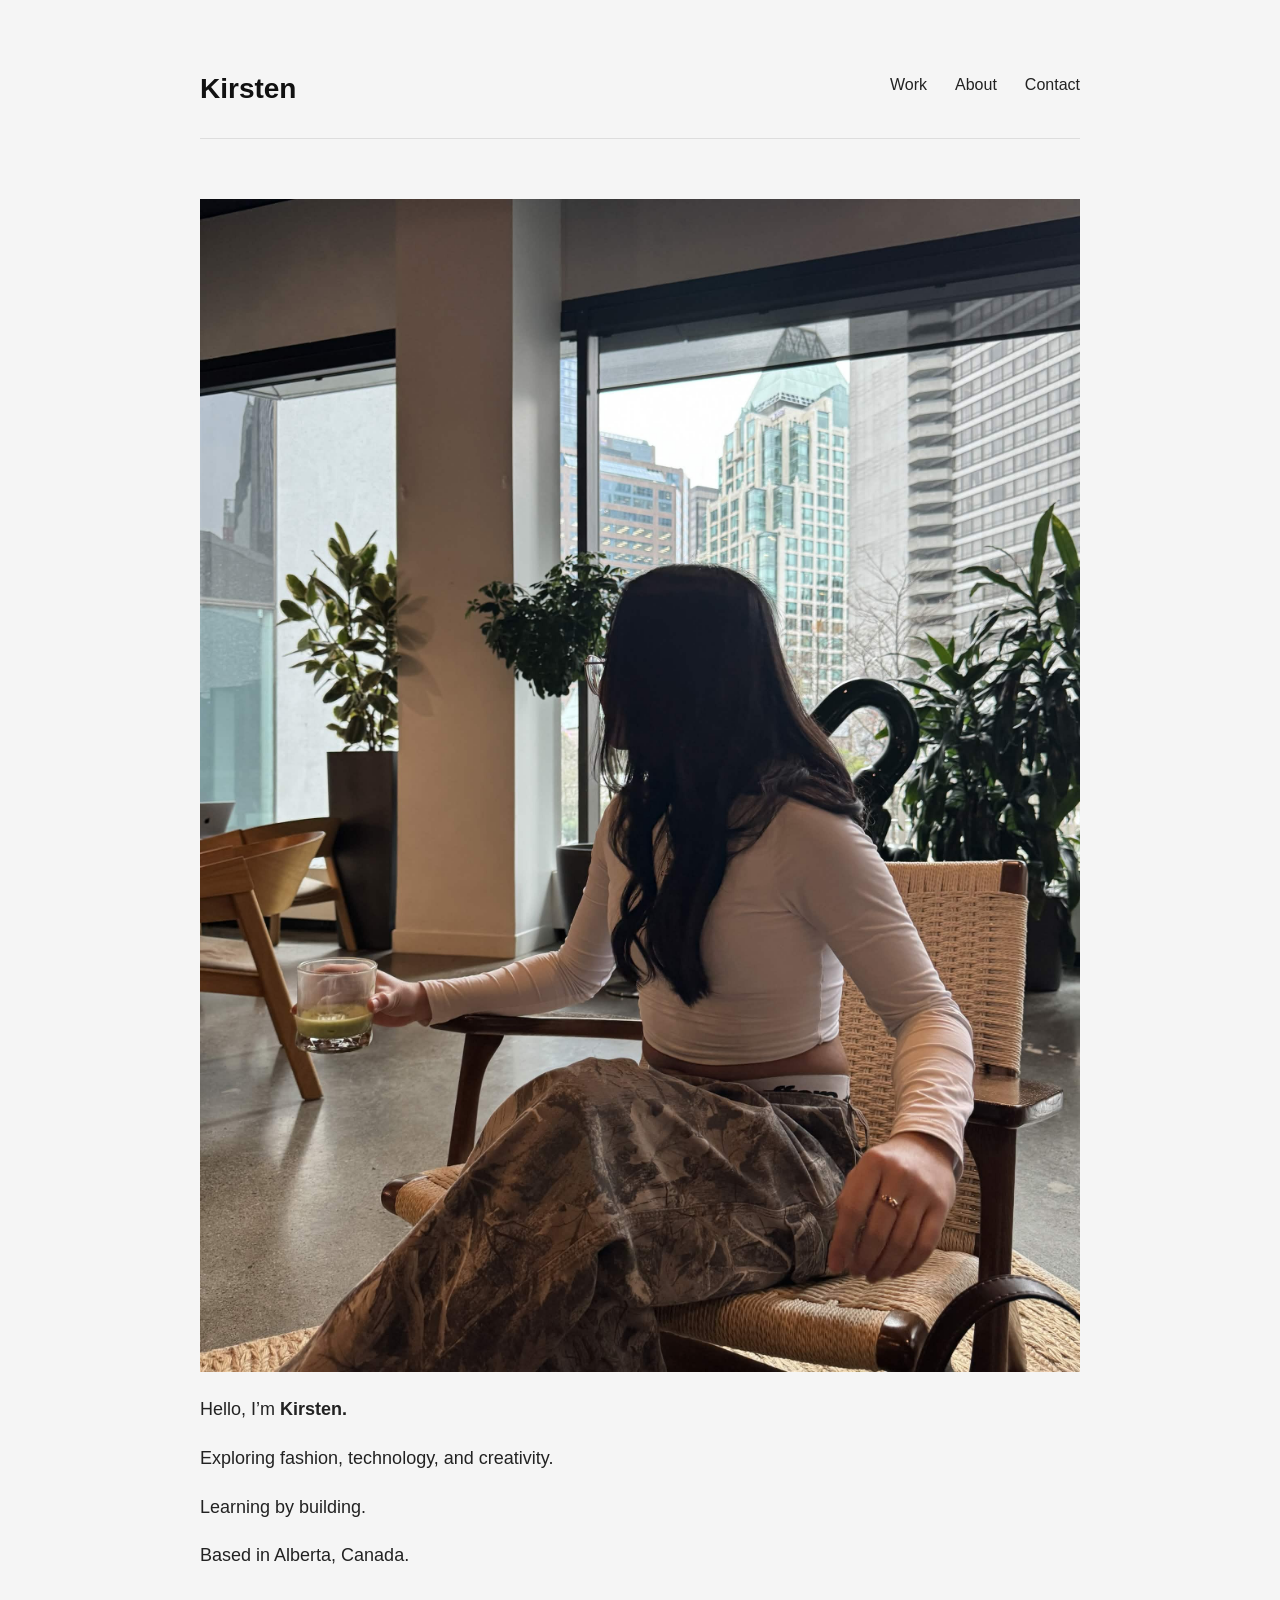
==== about.html @ 588d4082 "redesign landing page w centered hero and selected work" ====
<!DOCTYPE html>
<html lang="en">
<head>
    <meta charset="UTF-8">
    <meta name="viewport" content="width=device-width, initial-scale=1.0">

    <title>About — Kirsten</title>

    <link rel="stylesheet" href="style.css">
</head>

<body>
    <nav>
        <a href="index.html" class="logo">Kirsten</a>

        <ul class="nav-links">
            <li><a href="work.html">Work</a></li>
            <li><a href="about.html">About</a></li>
            <li><a href="mailto:YOUR-EMAIL-HERE">Contact</a></li>
        </ul>
    </nav>

    <main class="about-page">
        <img
            src="images/profile.jpg"
            alt="Kirsten"
            class="about-image"
        >

        <div class="about-copy">
            <p>Hello, I’m <strong>Kirsten.</strong></p>

            <p>
                Exploring fashion, technology,
                and creativity.
            </p>

            <p>Learning by building.</p>

            <p>Based in Alberta, Canada.</p>
        </div>
    </main>
</body>
</html>
---- style.css ----
:root {
    /* Colors */
    --background: #f5f5f5;
    --surface: #ffffff;
    --text: #222;
    --heading: #111;
    --accent: #000;
    --gray: #777;
    --border: #ddd;

    /* Button */
    --button-bg: #000;
    --button-text: #fff;
    --button-hover: #333;

    /* Spacing */
    --space-sm: 10px;
    --space-md: 20px;
    --space-lg: 40px;
    --space-xl: 80px;

    /* Border Radius */
    --radius-sm: 8px;
    --radius-md: 12px;
    --radius-pill: 999px;
}
* {
    box-sizing: border-box;
}
img {
    max-width: 100%;
    height: auto;
}
html {
    scroll-behavior: smooth;
}

body {
    background-color: var(--background);
    color: var(--text);
    font-family: "Manrope", sans-serif;
    max-width: 1000px;
    margin: auto;
    padding: 60px;
}
h2, h3, h4 {
    color: var(--heading);
}
.about-text {
    max-width: 650px;
}

.about-text p {
    font-size: 18px;
    line-height: 1.8;
    margin-bottom: 28px;
}

.about-text p:last-child {
    margin-bottom: 0;
}

.about-text strong {
    font-weight: 700;
}
p {
    font-size: 18px;
    line-height: 1.7;
}

li {
    margin-bottom: 8px;
}
.hero {
    display: flex;
    flex-direction: column;
    align-items: center;
    justify-content: center;
    text-align: center;
    gap: 24px;
    margin: 80px 0;
    min-height: calc(100vh - 180px);
}
.hero h1 {
    max-width: 650px;

    font-size: 3.2rem;
    line-height: 1.1;
    letter-spacing: -0.5px;

    margin: 0;
}

.profile-pic {
    width: 400px;
    border: 5px solid var(--accent);
    border-radius: 15%;

    transition: transform .35s ease;
}
.tagline {
    margin: 18px 0 0;

    max-width: 500px;
    font-size: 18px;
    color: var(--gray);
}
.visual-link {
    display: inline-block;
    margin-top: 28px;

    color: var(--text);
    text-decoration: none;

    font-size: 1.2rem;
    font-weight: 800;
    letter-spacing: 0.22em;
    text-transform: uppercase;

    transition: opacity 0.3s ease,
                letter-spacing 0.3s ease;
}

.visual-link:hover {
    opacity: 0.65;
    letter-spacing: 0.28em;
}
/* Selected Work */
.selected-work {
    padding: 100px 0;
    border-top: 1px solid var(--border);
}

.section-heading {
    display: flex;
    justify-content: space-between;
    align-items: center;
    margin-bottom: 32px;
}

.section-heading p,
.section-heading span {
    margin: 0;
    font-size: 14px;
    color: var(--gray);
    text-transform: uppercase;
    letter-spacing: 0.08em;
}

.work-item {
    display: grid;
    grid-template-columns: 60px 1fr auto;
    align-items: center;
    gap: 24px;

    padding: 30px 0;
    border-top: 1px solid var(--border);

    color: var(--text);
    text-decoration: none;
    transition: opacity 0.25s ease;
}

.work-item:last-child {
    border-bottom: 1px solid var(--border);
}

.work-item:hover {
    opacity: 0.6;
}

.work-number,
.work-arrow {
    font-size: 14px;
    color: var(--gray);
}

.work-info h2 {
    margin: 0 0 6px;
    font-size: 1.8rem;
}

.work-info p {
    margin: 0;
    color: var(--gray);
}

.work-item-disabled {
    cursor: default;
}

.work-item-disabled:hover {
    opacity: 1;
}
.profile-pic:hover {
    transform: translateY(-4px) scale(1.02);
   box-shadow: 0 18px 40px rgba(0, 0, 0, 0.12);
}
h2 {
    font-size: 2rem;
    margin-top: 80px;
}
nav {
    display: flex;
    justify-content: space-between;
    align-items: center;
    margin-bottom: 60px;
    padding-bottom: 20px;
    border-bottom: 1px solid var(--border);
}
.logo {
    font-weight: 700;
    font-size: 28px;
    text-decoration: none;
    color: var(--heading);
}
.logo:hover,
.logo:visited,
.logo:active {
    text-decoration: none;
    color: var(--heading);
}
.nav-links {
    display: flex;
    gap: 28px;
    list-style: none;
}

.nav-links a {
    text-decoration: none;
    color: var(--text);
    position: relative;
    transition: color 0.3s ease;
}

.nav-links a::after {
    content: "";
    position: absolute;
    left: 0;
    bottom: -5px;

    width: 0;
    height: 2px;

    background: var(--text);
    transition: width 0.3s ease;
}

.nav-links a:hover::after {
    width: 100%;
}
.project-card {
    min-height: 180px;
    border: 1px solid var(--border);
    padding: 28px;
    border-radius: 12px;
    margin-bottom: 20px;
    box-shadow: 0 4px 10px rgba(0,0,0,.1);
    transition: transform .3s ease,
                box-shadow .3s ease;
}
.project-card:hover {
    transform: translateY(-8px);
    box-shadow: 0 12px 30px rgba(0, 0, 0, 0.12);
    border-color: var(--accent);
}
section {
    margin-bottom: 90px;
}
h1 {
    font-size: 3rem;
}
.projects-grid {
    display: grid;
    grid-template-columns: 1fr 1fr;
    gap: 25px;
}
.tools {
    margin-top: 18px;
    color: var(--gray);
    font-size: 14px;
    font-weight: 500;
}

.project-link {
    display: inline-block;
    margin-top: 18px;
    text-decoration: none;
    color: var(--accent);
    font-weight: bold;
    transition: 0.3s;
}

.project-link:hover {
    color: var(--gray);
}
a {
    color: var(--accent);
}

a:hover {
    color: var(--gray);
}
footer {
    margin-top: 100px;
    padding-top: 30px;
    border-top: 1px solid var(--border);
    color: var(--gray);
}
@media (max-width: 768px) {
    body {
        padding: 20px;
    }

    nav {
        flex-direction: column;
        gap: 18px;
        margin-bottom: 0;
    }

    .nav-links {
        gap: 24px;
        padding: 0;
        margin: 0;
    }

    .logo {
        font-size: 24px;
    }

    .hero {
    flex-direction: column;
    text-align: center;
    gap: 40px;
    margin: 55px 0 80px;
}
    .hero h1 {
        font-size: 2.6rem;
        line-height: 1.2;
        letter-spacing: -1px;
        margin-bottom: 0;
    }
    .tagline {
        font-size: 16px;
        line-height: 1.5;
    }
    .profile-pic {
        width: 230px;
    }

    p {
        font-size: 16px;
        line-height: 1.65;
    }

    h2 {
        font-size: 2rem;
        margin-top: 60px;
        margin-bottom: 24px;
    }

    .projects-grid {
        grid-template-columns: 1fr;
        gap: 24px;
    }

    .project-card {
        padding: 24px;
        margin-bottom: 0;
    }
}
.selected-work {
    padding: 70px 0;
}

.work-item {
    grid-template-columns: 36px 1fr auto;
    gap: 14px;
    padding: 24px 0;
}

.work-info h2 {
    font-size: 1.4rem;
}

.work-info p {
    font-size: 15px;
}
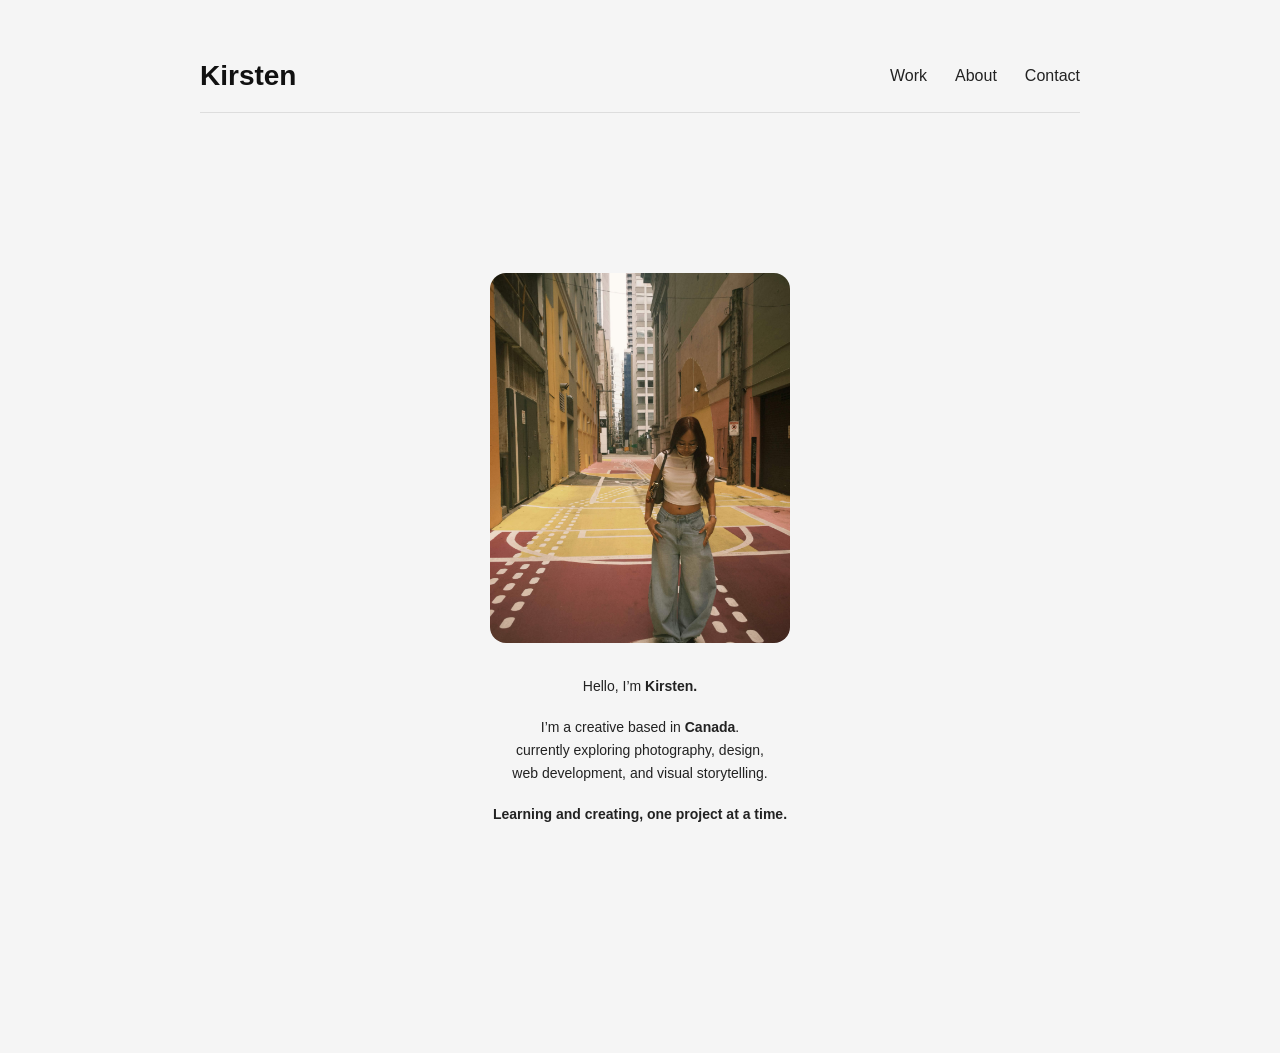
==== commit 0e6215a1: "add about page and polish homepage design" ====
--- a/about.html
+++ b/about.html
@@ -1,5 +1,6 @@
 <!DOCTYPE html>
 <html lang="en">
+
 <head>
     <meta charset="UTF-8">
     <meta name="viewport" content="width=device-width, initial-scale=1.0">
@@ -10,35 +11,42 @@
 </head>
 
 <body>
-    <nav>
-        <a href="index.html" class="logo">Kirsten</a>
+<nav>
+    <a href="index.html" class="logo">Kirsten</a>
 
-        <ul class="nav-links">
-            <li><a href="work.html">Work</a></li>
-            <li><a href="about.html">About</a></li>
-            <li><a href="mailto:YOUR-EMAIL-HERE">Contact</a></li>
-        </ul>
-    </nav>
+    <div class="nav-links">
+        <a href="index.html#selected-work">Work</a>
+        <a href="about.html">About</a>
+        <a href="index.html#contact">Contact</a>
+    </div>
+</nav>
 
-    <main class="about-page">
+    <main class="simple-about">
+
         <img
-            src="images/profile.jpg"
-            alt="Kirsten"
-            class="about-image"
+            class="about-photo"
+            src="images/hero.jpg"
+            alt="Portrait of Kirsten"
         >
 
-        <div class="about-copy">
-            <p>Hello, I’m <strong>Kirsten.</strong></p>
+       <div class="about-intro">
+    <p>
+        Hello, I’m <strong>Kirsten.</strong>
+    </p>
 
-            <p>
-                Exploring fashion, technology,
-                and creativity.
-            </p>
+    <p>
+        I’m a creative based in <strong>Canada</strong>.<br>
+        currently exploring photography, design,<br>
+        web development, and visual storytelling.
+    </p>
 
-            <p>Learning by building.</p>
+    <p>
+        <strong>Learning and creating, one project at a time.</strong>
+    </p>
+</div>
 
-            <p>Based in Alberta, Canada.</p>
-        </div>
     </main>
+
 </body>
+
 </html>
--- a/style.css
+++ b/style.css
@@ -77,26 +77,37 @@
     align-items: center;
     justify-content: center;
     text-align: center;
-    gap: 24px;
+    gap: 34px;
     margin: 80px 0;
     min-height: calc(100vh - 180px);
 }
 .hero h1 {
     max-width: 650px;
 
-    font-size: 3.2rem;
+    font-size: 3.4rem;
     line-height: 1.1;
     letter-spacing: -0.5px;
 
     margin: 0;
 }
-
 .profile-pic {
-    width: 400px;
+    width: 300px;
+    height: 380px;
+
+    overflow: hidden;
+
     border: 5px solid var(--accent);
-    border-radius: 15%;
-
-    transition: transform .35s ease;
+    border-radius: 18%;
+}
+
+.profile-pic img {
+    width: 100%;
+    height: 100%;
+
+    object-fit: cover;
+    object-position: center 25%;
+
+    display: block;
 }
 .tagline {
     margin: 18px 0 0;
@@ -105,32 +116,43 @@
     font-size: 18px;
     color: var(--gray);
 }
-.visual-link {
+.scroll-cue {
     display: inline-block;
-    margin-top: 28px;
+    margin-top: 30px;
 
     color: var(--text);
     text-decoration: none;
-
-    font-size: 1.2rem;
+    cursor: pointer;
+}
+.visual-label {
+    margin-top: 30px;
+    font-size: 1.05rem;
     font-weight: 800;
-    letter-spacing: 0.22em;
+    letter-spacing: 0.24em;
     text-transform: uppercase;
-
-    transition: opacity 0.3s ease,
-                letter-spacing 0.3s ease;
-}
-
-.visual-link:hover {
-    opacity: 0.65;
-    letter-spacing: 0.28em;
+    color: var(--text);
+}
+.scroll-text {
+    font-size: 1.05rem;
+    font-weight: 800;
+    letter-spacing: 0.24em;
+    text-transform: uppercase;
+
+    transition: opacity .25s ease;
+}
+
+.scroll-cue:hover .scroll-text {
+    opacity: .65;
 }
 /* Selected Work */
 .selected-work {
-    padding: 100px 0;
+    width: min(90vw, 1400px);
+    margin-left: 50%;
+    transform: translateX(-50%);
+
+    padding: 50px 0 80px;
     border-top: 1px solid var(--border);
 }
-
 .section-heading {
     display: flex;
     justify-content: space-between;
@@ -147,54 +169,155 @@
     letter-spacing: 0.08em;
 }
 
-.work-item {
-    display: grid;
-    grid-template-columns: 60px 1fr auto;
-    align-items: center;
-    gap: 24px;
-
-    padding: 30px 0;
-    border-top: 1px solid var(--border);
-
-    color: var(--text);
+.work-slider {
+    position: relative;
+    height: 680px;
+}
+
+.work-slide {
+    position: absolute;
+    inset: 0;
+
+    width: 100%;
+    height: 680px;
+
+    opacity: 0;
+    visibility: hidden;
+
+    overflow: hidden;
+    border-radius: 20px;
+
+    transition:
+        opacity 0.6s ease,
+        visibility 0.6s ease;
+}
+
+.work-slide.active {
+    opacity: 1;
+    visibility: visible;
+}
+.work-copy {
+    position: absolute;
+    left: 96px;
+    bottom: 64px;
+    z-index: 2;
+    max-width: 420px;
+    color: white;
+}
+.work-slide::after {
+    content: "";
+    position: absolute;
+    inset: 0;
+
+    background: linear-gradient(
+        to top,
+        rgba(0, 0, 0, 0.78) 0%,
+        rgba(0, 0, 0, 0.35) 30%,
+        rgba(0, 0, 0, 0) 65%
+    );
+
+    pointer-events: none;
+}
+.work-label {
+    margin-bottom: 16px;
+    color: rgba(255, 255, 255, 0.78);
+    font-size: 14px;
+    letter-spacing: 0.08em;
+    text-transform: uppercase;
+}
+.work-copy h2 {
+    font-size: clamp(2.8rem, 5vw, 3.4rem);
+    line-height: 1.1;
+    white-space: nowrap;
+
+    color: white;
+    margin: 0 0 12px;
+}
+.work-copy p {
+    max-width: 420px;
+    color: rgba(255, 255, 255, 0.82);
+}
+
+.work-visual {
+    width: 100%;
+    height: 100%;
+    overflow: hidden;
+}
+
+.work-visual img {
+    width: 100%;
+    height: 100%;
+    object-fit: cover;
+    object-position: center 70%;
+}
+.work-placeholder {
+    display: flex;
+    align-items: center;
+    justify-content: center;
+
+    border: 1px solid var(--border);
+    color: var(--gray);
+}
+.work-copy .project-link {
+    display: inline-flex;
+    align-items: center;
+    justify-content: center;
+
+    margin-top: 28px;
+    padding: 14px 26px;
+
+    background: rgba(255, 255, 255, 0.12);
+    color: white;
+
+    border-radius: 14px;
     text-decoration: none;
-    transition: opacity 0.25s ease;
-}
-
-.work-item:last-child {
-    border-bottom: 1px solid var(--border);
-}
-
-.work-item:hover {
-    opacity: 0.6;
-}
-
-.work-number,
-.work-arrow {
-    font-size: 14px;
+
+    font-size: 0.95rem;
+    font-weight: 500;
+
+    backdrop-filter: blur(12px);
+    transition: all .3s ease;
+}
+.work-copy .project-link:hover {
+    background: rgba(255, 255, 255, 0.18);
+    transform: translateY(-2px);
+}
+.slider-controls {
+    display: flex;
+    justify-content: center;
+    align-items: center;
+    padding-top: 18px;
+}
+.slider-button {
+    position: absolute;
+    top: 50%;
+    transform: translateY(-50%);
+    z-index: 5;
+
+    background: none;
+    border: none;
+
+    color: white;
+    font-size: 34px;
+    cursor: pointer;
+    transition: opacity .2s ease;
+}
+
+.slider-button:hover {
+    opacity: .6;
+}
+
+.slider-button-prev {
+    left: 16px;
+}
+
+.slider-button-next {
+    right: 16px;
+}
+.slider-count {
+    display: flex;
+    gap: 8px;
     color: var(--gray);
-}
-
-.work-info h2 {
-    margin: 0 0 6px;
-    font-size: 1.8rem;
-}
-
-.work-info p {
-    margin: 0;
-    color: var(--gray);
-}
-
-.work-item-disabled {
-    cursor: default;
-}
-
-.work-item-disabled:hover {
-    opacity: 1;
-}
-.profile-pic:hover {
-    transform: translateY(-4px) scale(1.02);
-   box-shadow: 0 18px 40px rgba(0, 0, 0, 0.12);
 }
 h2 {
     font-size: 2rem;
@@ -283,16 +406,35 @@
 }
 
 .project-link {
-    display: inline-block;
-    margin-top: 18px;
+    display: inline-flex;
+    align-items: center;
+    justify-content: center;
+
+    margin-top: 30px;
+    padding: 14px 26px;
+
+    background: rgba(45, 45, 45, 0.85);
+    backdrop-filter: blur(12px);
+    -webkit-backdrop-filter: blur(12px);
+
+    border: 1px solid rgba(255,255,255,.08);
+    border-radius: 14px;
+
+    color: white;
     text-decoration: none;
-    color: var(--accent);
-    font-weight: bold;
-    transition: 0.3s;
+    font-weight: 600;
+    font-size: 15px;
+
+    transition:
+        background .3s ease,
+        border-color .3s ease,
+        transform .3s ease;
 }
 
 .project-link:hover {
-    color: var(--gray);
+    background: rgba(60, 60, 60, 0.95);
+    border-color: rgba(255,255,255,.15);
+    transform: translateY(-2px);
 }
 a {
     color: var(--accent);
@@ -307,6 +449,51 @@
     border-top: 1px solid var(--border);
     color: var(--gray);
 }
+/* ABOUT PAGE */
+
+.simple-about {
+    min-height: calc(100vh - 80px);
+    display: flex;
+    flex-direction: column;
+    align-items: center;
+
+    justify-content: flex-start;
+    padding-top: 100px;
+}
+
+.about-photo {
+    width: 300px;
+    height: 370px;
+    display: block;
+
+    object-fit: cover;
+    object-position: center 25%;
+
+    border-radius: 16px;
+}
+
+.about-intro {
+    width: 100%;
+    max-width: 420px;
+    margin-top: 32px;
+
+    text-align: center;
+}
+
+.about-intro p {
+    margin: 0 0 18px;
+
+    font-size: 14px;
+    line-height: 1.65;
+}
+
+.about-intro p:last-child {
+    margin-bottom: 0;
+}
+
+.about-intro strong {
+    font-weight: 800;
+}
 @media (max-width: 768px) {
     body {
         padding: 20px;
@@ -331,22 +518,29 @@
     .hero {
     flex-direction: column;
     text-align: center;
-    gap: 40px;
-    margin: 55px 0 80px;
-}
-    .hero h1 {
-        font-size: 2.6rem;
-        line-height: 1.2;
-        letter-spacing: -1px;
-        margin-bottom: 0;
-    }
-    .tagline {
-        font-size: 16px;
-        line-height: 1.5;
-    }
-    .profile-pic {
-        width: 230px;
-    }
+    gap: 28px;
+    margin: 50px 0 80px;
+    min-height: auto;
+}
+
+.hero h1 {
+    font-size: 2.6rem;
+    line-height: 1.08;
+    letter-spacing: -1px;
+    margin-bottom: 0;
+}
+
+.profile-pic {
+    width: 260px;
+    height: 340px;
+}
+
+.profile-pic img {
+    width: 100%;
+    height: 100%;
+    object-fit: cover;
+    object-position: center 35%;
+}
 
     p {
         font-size: 16px;
@@ -368,22 +562,78 @@
         padding: 24px;
         margin-bottom: 0;
     }
-}
-.selected-work {
-    padding: 70px 0;
-}
-
-.work-item {
-    grid-template-columns: 36px 1fr auto;
-    gap: 14px;
-    padding: 24px 0;
-}
-
-.work-info h2 {
-    font-size: 1.4rem;
-}
-
-.work-info p {
-    font-size: 15px;
-}
-
+
+    .selected-work {
+        padding: 70px 0;
+    }
+
+    .work-slider {
+    height: 540px;
+}
+
+.work-slide {
+    height: 540px;
+    border-radius: 16px;
+}
+
+.work-visual {
+    position: absolute;
+    inset: 0;
+    width: 100%;
+    height: 100%;
+}
+
+.work-visual img {
+    width: 100%;
+    height: 100%;
+    object-fit: cover;
+    object-position: center 65%;
+}
+
+.work-copy {
+    left: 28px;
+    right: 28px;
+    bottom: 36px;
+    max-width: none;
+}
+
+.work-copy h2 {
+    font-size: 2.2rem;
+    margin: 0 0 16px;
+}
+
+.work-copy p {
+    font-size: 16px;
+    max-width: 280px;
+}
+
+.slider-button-prev {
+    left: 16px;
+}
+
+.slider-button-next {
+    right: 16px;
+}
+
+.slider-controls {
+    padding-top: 18px;
+}
+.simple-about {
+    min-height: auto;
+    padding: 60px 24px 90px;
+}
+
+.about-photo {
+    width: 230px;
+    height: 290px;
+}
+
+.about-intro {
+    max-width: 320px;
+    margin-top: 28px;
+}
+
+.about-intro br {
+    display: none;
+}
+}
